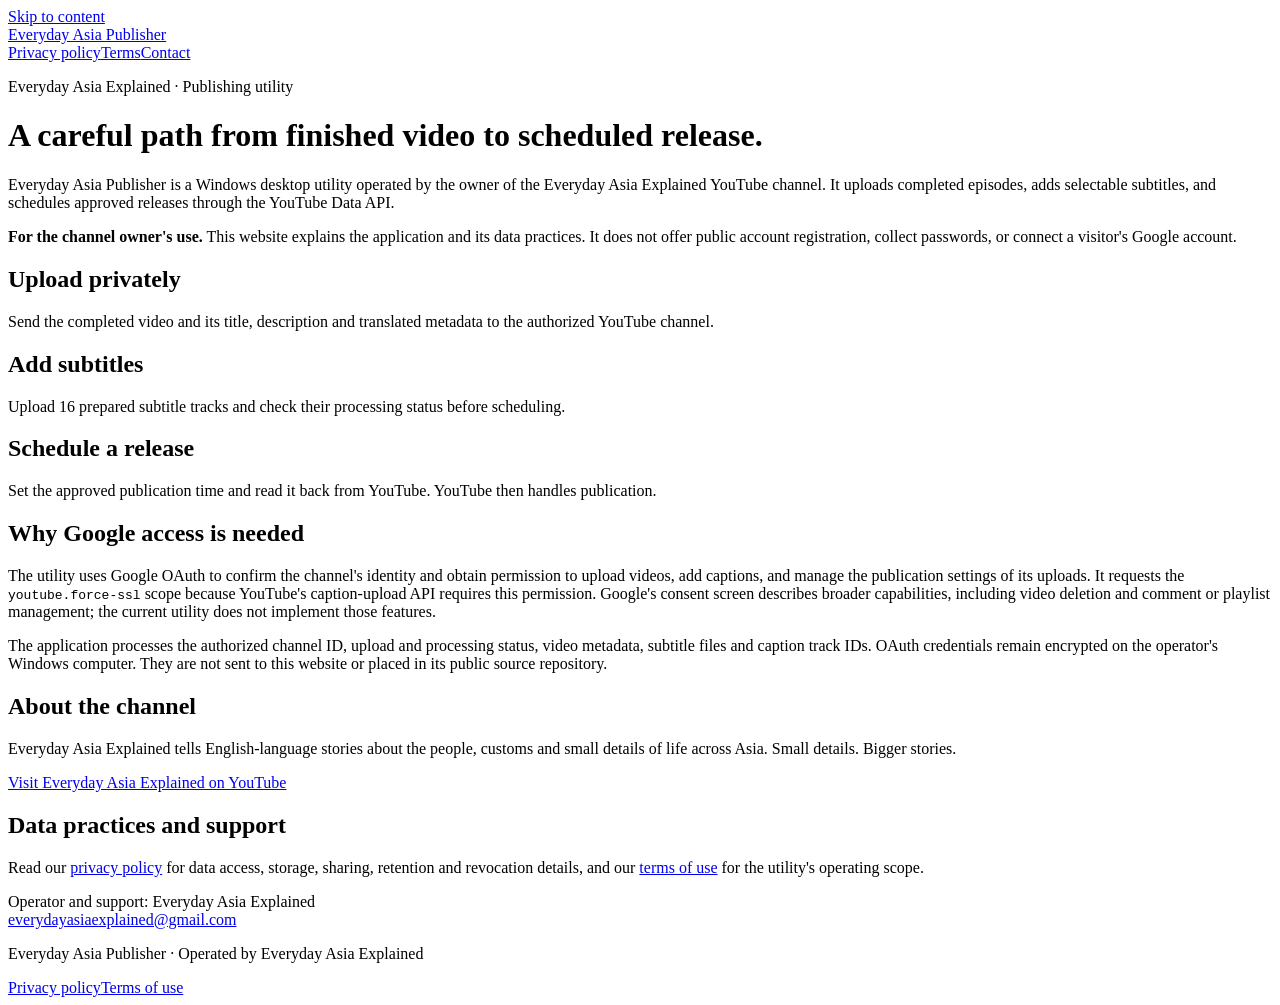
==== index.html @ 5bdd4084 "Publish application information and policies" ====
<!doctype html><html lang="en"><head><meta charset="utf-8"><meta name="viewport" content="width=device-width,initial-scale=1"><meta name="description" content="Everyday Asia Publisher is the channel owner's desktop utility for uploading videos, adding multilingual subtitles and scheduling YouTube releases."><title>Everyday Asia Publisher</title><link rel="stylesheet" href="style.css"></head><body><a class="skip" href="#main">Skip to content</a><header><a href="./">Everyday Asia Publisher</a><nav aria-label="Main navigation"><a href="privacy.html">Privacy policy</a><a href="terms.html">Terms</a><a href="mailto:everydayasiaexplained@gmail.com">Contact</a></nav></header><main id="main"><p class="eyebrow">Everyday Asia Explained · Publishing utility</p><h1>A careful path from finished video to scheduled release.</h1><p class="intro">Everyday Asia Publisher is a Windows desktop utility operated by the owner of the Everyday Asia Explained YouTube channel. It uploads completed episodes, adds selectable subtitles, and schedules approved releases through the YouTube Data API.</p><div class="panel"><strong>For the channel owner's use.</strong> This website explains the application and its data practices. It does not offer public account registration, collect passwords, or connect a visitor's Google account.</div><div class="grid"><section><h2>Upload privately</h2><p>Send the completed video and its title, description and translated metadata to the authorized YouTube channel.</p></section><section><h2>Add subtitles</h2><p>Upload 16 prepared subtitle tracks and check their processing status before scheduling.</p></section><section><h2>Schedule a release</h2><p>Set the approved publication time and read it back from YouTube. YouTube then handles publication.</p></section></div><h2>Why Google access is needed</h2><p>The utility uses Google OAuth to confirm the channel's identity and obtain permission to upload videos, add captions, and manage the publication settings of its uploads. It requests the <code>youtube.force-ssl</code> scope because YouTube's caption-upload API requires this permission. Google's consent screen describes broader capabilities, including video deletion and comment or playlist management; the current utility does not implement those features.</p><p>The application processes the authorized channel ID, upload and processing status, video metadata, subtitle files and caption track IDs. OAuth credentials remain encrypted on the operator's Windows computer. They are not sent to this website or placed in its public source repository.</p><h2>About the channel</h2><p>Everyday Asia Explained tells English-language stories about the people, customs and small details of life across Asia. Small details. Bigger stories.</p><p><a href="https://www.youtube.com/@EverydayAsiaExplained">Visit Everyday Asia Explained on YouTube</a></p><h2>Data practices and support</h2><p>Read our <a href="privacy.html">privacy policy</a> for data access, storage, sharing, retention and revocation details, and our <a href="terms.html">terms of use</a> for the utility's operating scope.</p><p>Operator and support: Everyday Asia Explained<br><a href="mailto:everydayasiaexplained@gmail.com">everydayasiaexplained@gmail.com</a></p></main><footer><p>Everyday Asia Publisher · Operated by Everyday Asia Explained</p><a href="privacy.html">Privacy policy</a><a href="terms.html">Terms of use</a></footer></body></html>
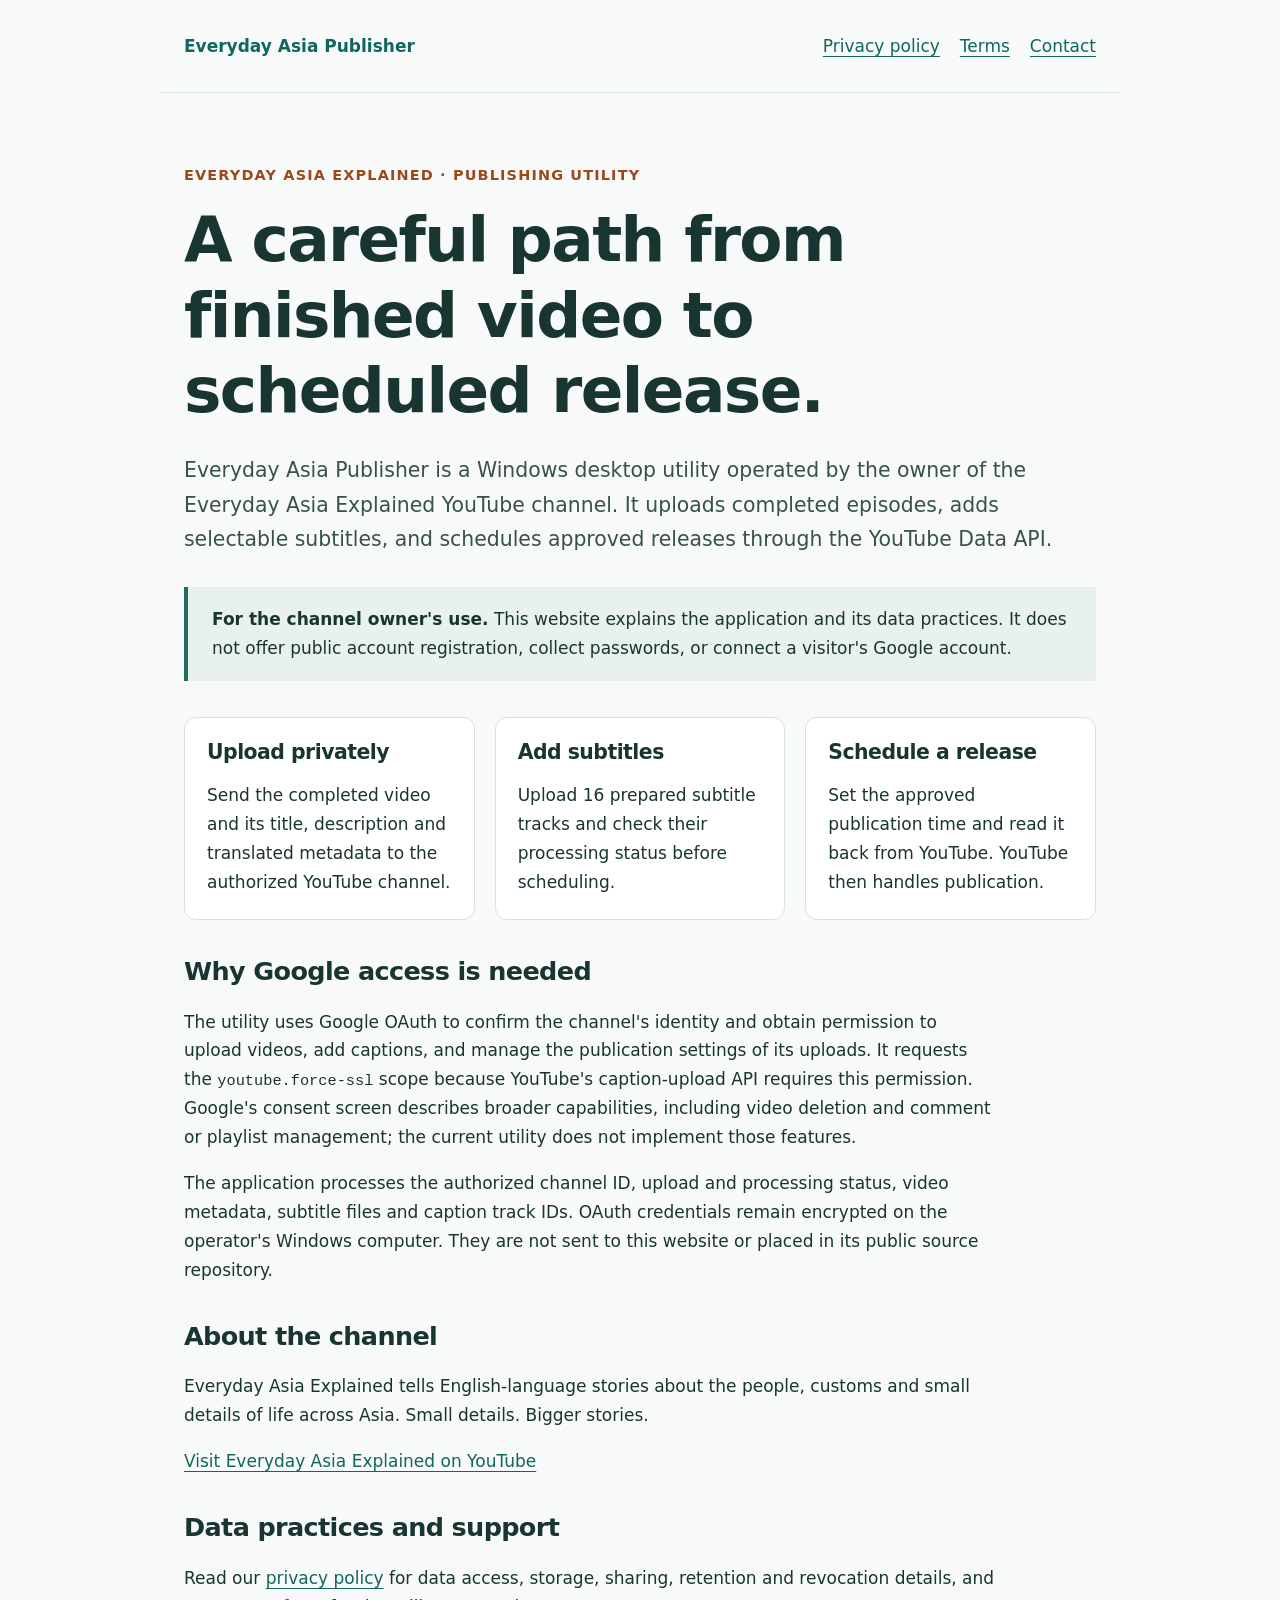
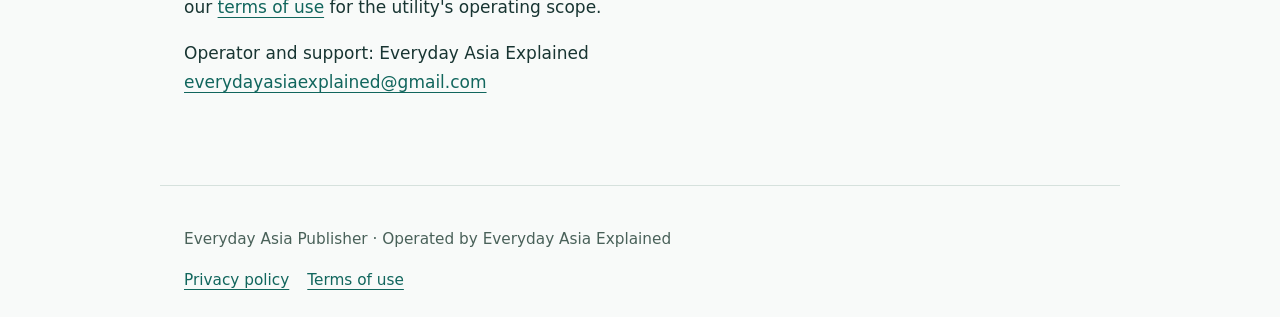
==== commit 18944df5: "Publish application information and policies" ====
--- a/index.html
+++ b/index.html
@@ -1 +1 @@
-<!doctype html><html lang="en"><head><meta charset="utf-8"><meta name="viewport" content="width=device-width,initial-scale=1"><meta name="description" content="Everyday Asia Publisher is the channel owner's desktop utility for uploading videos, adding multilingual subtitles and scheduling YouTube releases."><title>Everyday Asia Publisher</title><link rel="stylesheet" href="style.css"></head><body><a class="skip" href="#main">Skip to content</a><header><a href="./">Everyday Asia Publisher</a><nav aria-label="Main navigation"><a href="privacy.html">Privacy policy</a><a href="terms.html">Terms</a><a href="mailto:everydayasiaexplained@gmail.com">Contact</a></nav></header><main id="main"><p class="eyebrow">Everyday Asia Explained · Publishing utility</p><h1>A careful path from finished video to scheduled release.</h1><p class="intro">Everyday Asia Publisher is a Windows desktop utility operated by the owner of the Everyday Asia Explained YouTube channel. It uploads completed episodes, adds selectable subtitles, and schedules approved releases through the YouTube Data API.</p><div class="panel"><strong>For the channel owner's use.</strong> This website explains the application and its data practices. It does not offer public account registration, collect passwords, or connect a visitor's Google account.</div><div class="grid"><section><h2>Upload privately</h2><p>Send the completed video and its title, description and translated metadata to the authorized YouTube channel.</p></section><section><h2>Add subtitles</h2><p>Upload 16 prepared subtitle tracks and check their processing status before scheduling.</p></section><section><h2>Schedule a release</h2><p>Set the approved publication time and read it back from YouTube. YouTube then handles publication.</p></section></div><h2>Why Google access is needed</h2><p>The utility uses Google OAuth to confirm the channel's identity and obtain permission to upload videos, add captions, and manage the publication settings of its uploads. It requests the <code>youtube.force-ssl</code> scope because YouTube's caption-upload API requires this permission. Google's consent screen describes broader capabilities, including video deletion and comment or playlist management; the current utility does not implement those features.</p><p>The application processes the authorized channel ID, upload and processing status, video metadata, subtitle files and caption track IDs. OAuth credentials remain encrypted on the operator's Windows computer. They are not sent to this website or placed in its public source repository.</p><h2>About the channel</h2><p>Everyday Asia Explained tells English-language stories about the people, customs and small details of life across Asia. Small details. Bigger stories.</p><p><a href="https://www.youtube.com/@EverydayAsiaExplained">Visit Everyday Asia Explained on YouTube</a></p><h2>Data practices and support</h2><p>Read our <a href="privacy.html">privacy policy</a> for data access, storage, sharing, retention and revocation details, and our <a href="terms.html">terms of use</a> for the utility's operating scope.</p><p>Operator and support: Everyday Asia Explained<br><a href="mailto:everydayasiaexplained@gmail.com">everydayasiaexplained@gmail.com</a></p></main><footer><p>Everyday Asia Publisher · Operated by Everyday Asia Explained</p><a href="privacy.html">Privacy policy</a><a href="terms.html">Terms of use</a></footer></body></html>
+<!doctype html><html lang="en"><head><meta charset="utf-8"><meta name="viewport" content="width=device-width,initial-scale=1"><meta name="description" content="Everyday Asia Publisher is the channel owner's desktop utility for uploading videos, adding multilingual subtitles and scheduling YouTube releases."><title>Everyday Asia Publisher</title><link rel="stylesheet" href="style.css"><meta name="google-site-verification" content="k_DzpJielm5adhFmx6fTHVjOM-BO5rkBKb2INfH-TQ8" /></head><body><a class="skip" href="#main">Skip to content</a><header><a href="./">Everyday Asia Publisher</a><nav aria-label="Main navigation"><a href="privacy.html">Privacy policy</a><a href="terms.html">Terms</a><a href="mailto:everydayasiaexplained@gmail.com">Contact</a></nav></header><main id="main"><p class="eyebrow">Everyday Asia Explained · Publishing utility</p><h1>A careful path from finished video to scheduled release.</h1><p class="intro">Everyday Asia Publisher is a Windows desktop utility operated by the owner of the Everyday Asia Explained YouTube channel. It uploads completed episodes, adds selectable subtitles, and schedules approved releases through the YouTube Data API.</p><div class="panel"><strong>For the channel owner's use.</strong> This website explains the application and its data practices. It does not offer public account registration, collect passwords, or connect a visitor's Google account.</div><div class="grid"><section><h2>Upload privately</h2><p>Send the completed video and its title, description and translated metadata to the authorized YouTube channel.</p></section><section><h2>Add subtitles</h2><p>Upload 16 prepared subtitle tracks and check their processing status before scheduling.</p></section><section><h2>Schedule a release</h2><p>Set the approved publication time and read it back from YouTube. YouTube then handles publication.</p></section></div><h2>Why Google access is needed</h2><p>The utility uses Google OAuth to confirm the channel's identity and obtain permission to upload videos, add captions, and manage the publication settings of its uploads. It requests the <code>youtube.force-ssl</code> scope because YouTube's caption-upload API requires this permission. Google's consent screen describes broader capabilities, including video deletion and comment or playlist management; the current utility does not implement those features.</p><p>The application processes the authorized channel ID, upload and processing status, video metadata, subtitle files and caption track IDs. OAuth credentials remain encrypted on the operator's Windows computer. They are not sent to this website or placed in its public source repository.</p><h2>About the channel</h2><p>Everyday Asia Explained tells English-language stories about the people, customs and small details of life across Asia. Small details. Bigger stories.</p><p><a href="https://www.youtube.com/@EverydayAsiaExplained">Visit Everyday Asia Explained on YouTube</a></p><h2>Data practices and support</h2><p>Read our <a href="privacy.html">privacy policy</a> for data access, storage, sharing, retention and revocation details, and our <a href="terms.html">terms of use</a> for the utility's operating scope.</p><p>Operator and support: Everyday Asia Explained<br><a href="mailto:everydayasiaexplained@gmail.com">everydayasiaexplained@gmail.com</a></p></main><footer><p>Everyday Asia Publisher · Operated by Everyday Asia Explained</p><a href="privacy.html">Privacy policy</a><a href="terms.html">Terms of use</a></footer></body></html>
--- a/style.css
+++ b/style.css
@@ -0,0 +1 @@
+:root{font-family:system-ui,-apple-system,BlinkMacSystemFont,"Segoe UI",sans-serif;color:#183532;background:#f8faf9;font-size:17px;line-height:1.7}*{box-sizing:border-box}body{margin:0}a{color:#11665d;text-underline-offset:4px}a:hover{text-decoration-thickness:2px}a:focus-visible{outline:3px solid #b85c28;outline-offset:4px}header,main,footer{max-width:960px;margin:auto;padding:24px}header{display:flex;justify-content:space-between;gap:24px;align-items:center;border-bottom:1px solid #d6e1dd}header>a{font-weight:750;text-decoration:none}nav{display:flex;gap:20px;flex-wrap:wrap}nav a{display:inline-flex;min-height:44px;align-items:center}main{padding-top:56px;padding-bottom:72px}h1,h2{line-height:1.2;letter-spacing:-.025em}h1{font-size:clamp(2.2rem,6vw,3.7rem);max-width:800px;margin:12px 0 24px}h2{font-size:1.5rem;margin-top:36px}p,li{max-width:75ch}.eyebrow{color:#9b481d;font-weight:700;font-size:.85rem;letter-spacing:.08em;text-transform:uppercase}.intro{font-size:1.2rem;color:#37524b}.panel{background:#e9f1ed;border-left:4px solid #1c6b5e;padding:18px 24px;margin:30px 0}.grid{display:grid;grid-template-columns:repeat(3,1fr);gap:20px;margin:36px 0}.grid section{background:white;border:1px solid #d6e1dd;padding:22px;border-radius:12px}.grid h2{margin-top:0;font-size:1.2rem}.grid p{margin-bottom:0}code{font-size:.9em;overflow-wrap:anywhere}footer{font-size:.9rem;border-top:1px solid #d6e1dd;color:#496159}footer a{margin-right:18px}.skip{position:absolute;top:-80px;left:12px;background:white;padding:12px}.skip:focus{top:10px}article{max-width:780px}.date{color:#496159}@media(max-width:650px){header{display:block}.grid{grid-template-columns:1fr}main{padding-top:32px}nav{gap:16px;margin-top:12px}}
